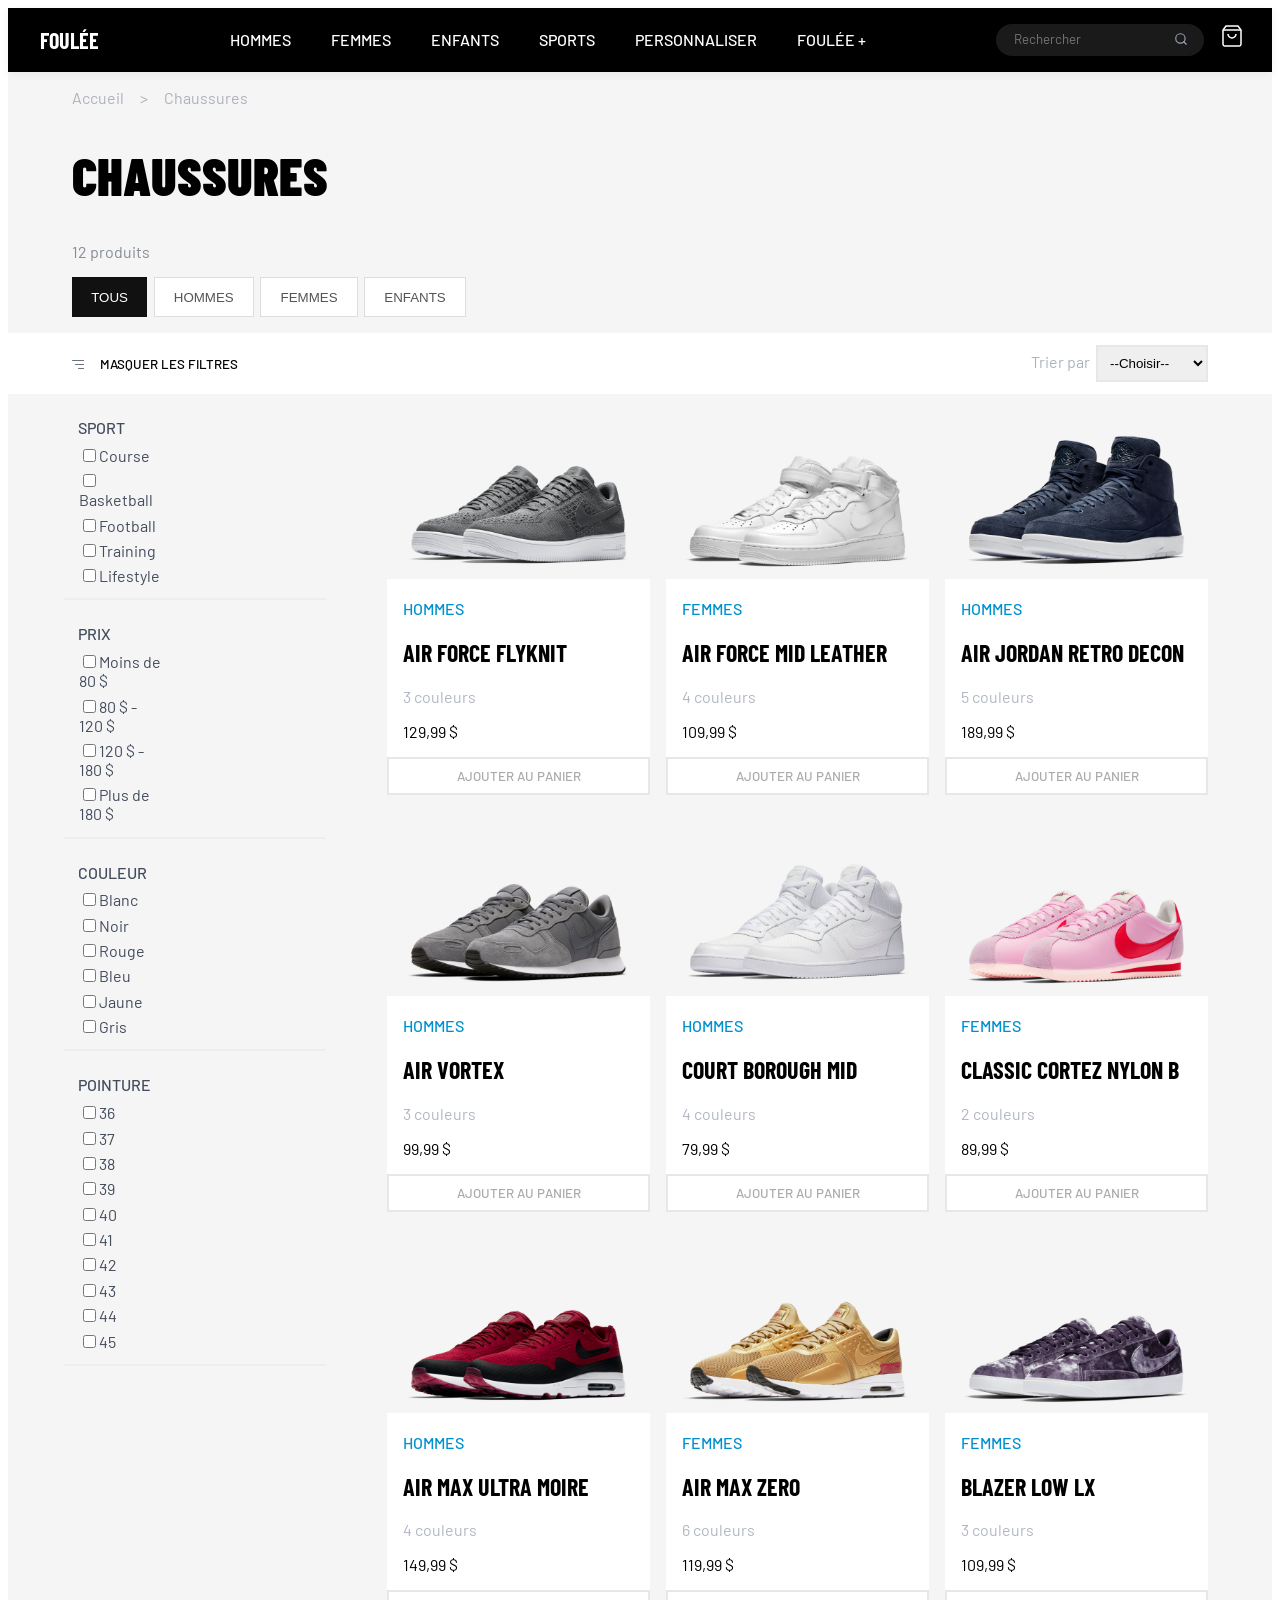
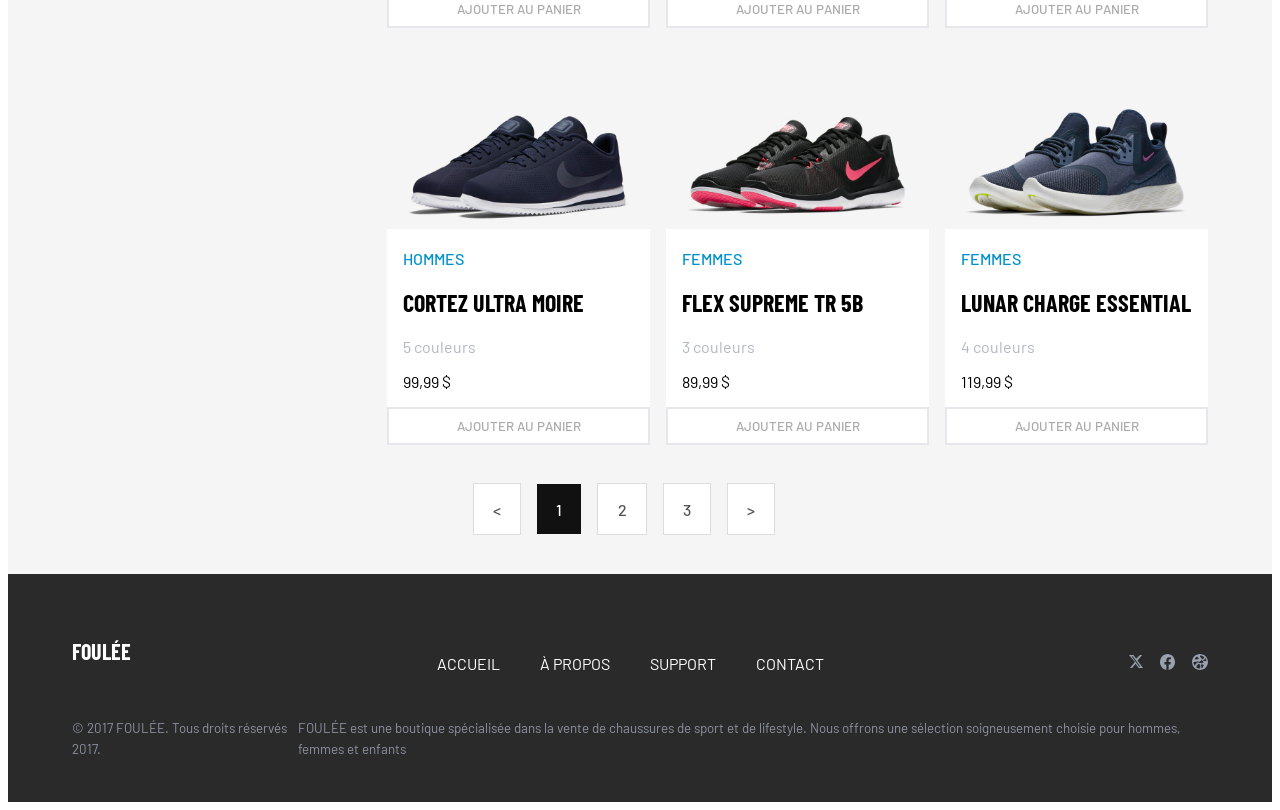
==== index.html @ 00f6f83c "Correction du HTML via HYML validator jai trouve et corrige les erreurs dans mon HTML grace au valid" ====
<!DOCTYPE html>
<html lang="en">
<head>
  <style>
    @import url('https://fonts.googleapis.com/css2?family=Barlow+Condensed:ital,wght@0,100;0,200;0,300;0,400;0,500;0,600;0,700;0,800;0,900;1,100;1,200;1,300;1,400;1,500;1,600;1,700;1,800;1,900&family=Barlow:ital,wght@0,100;0,200;0,300;0,400;0,500;0,600;0,700;0,800;0,900;1,100;1,200;1,300;1,400;1,500;1,600;1,700;1,800;1,900&display=swap');
  </style>
    <meta charset="UTF-8">
    <meta name="viewport" content="width=device-width, initial-scale=1.0">
    <link rel="stylesheet" href="css/components/menu.css" />
    <link rel="stylesheet" href="css/settings/variables.css" />
    <link rel="stylesheet" href="style.css" />
    <script src="js/menu.js" defer></script>
    <title>TP1</title>
</head>
<body>
    <header>
        <nav class="nav-menu" aria-label="Navigation principale">
          <button class="nav-menu__toggle" aria-expanded="false" aria-controls="nav-menu-list" aria-label="Ouvrir le menu de navigation">
            <span class="nav-menu__hamburger-icon" aria-hidden="true"></span>
          <span class="nav-menu__libelle">Menu</span>
        </button>
        <a class="lien-menu" href="#">Foulée</a>
        <!-- Liste des liens de navigation -->
        <ul id="nav-menu-list" class="nav-menu__list">
          <li class="nav-menu__item">
            <a href="#home" class="nav-menu__link">Hommes</a>
          </li>
          <li class="nav-menu__item">
            <a href="#services" class="nav-menu__link">Femmes</a>
          </li>
          <li class="nav-menu__item">
            <a href="#about" class="nav-menu__link">Enfants</a>
          </li>
          <li class="nav-menu__item">
            <a href="#contact" class="nav-menu__link">Sports</a>
          </li>
          <li class="nav-menu__item">
            <a href="#contact" class="nav-menu__link">Personnaliser</a>
          </li>
          <li class="nav-menu__item">
            <a href="#contact" class="nav-menu__link">Foulée +</a>
          </li>
        </ul>
        <section class="header_section-droite">
                <form class="header_recherche-champ">
                    <input class='recherche__champ-texte' type="text" placeholder="Rechercher">
                    <button class="recherche__btn-soumettre" type="submit"><img src='images/Icons/icon-loupe.svg' class='icon-recherche' alt="loupe de recherche"></button>
                </form>
                <a class="nav__lien-panier" href="#"><img class="icon-panier" src="images/Icons/icon-panier.svg" alt="panier"></a>
              </section>
      </nav>
        <ol class="fil-ariane">
          <li class=fil-ariane_item><a href='#' class='fil-ariane_lien'>Accueil</a></li>
          <li class="fil-ariane_item">&gt;</li>
          <li class='fil-ariane_item'><a href='#' class='fil-ariane_lien'>Chaussures</a></li>
        </ol>
        <h1 class="titre-principal">Chaussures</h1>
        <p class="header__nb-produits">12 produits</p>
        <ul class="liste-btn__categorie-produits">
            <li class='liste-btn__item'><button class='btn-noir'>tous</button></li>
            <li class='liste-btn__item'><button class='btn-blanc'>hommes</button></li>
            <li class='liste-btn__item'><button class='btn-blanc'>femmes</button></li>
            <li class='liste-btn__item'><button class='btn-blanc'>enfants</button></li>
        </ul>
        <section class="section-filtres">
            <button class='btn-camouflage'><img class='icon-btn-filtre' src="images/Icons/icon-filtre.svg" alt="icon bouton filtre">Masquer les filtres</button>
            <section class="section-filtre_liste-deroulante">
            <label for="filtre_liste-deroulante">Trier par</label>
            <select name="filtre_liste-deroulante" id="filtre_liste-deroulante">
                <option value="">--Choisir--</option>
                <option value="">Nouveautés</option>
            </select>
            </section>
        </section>
    </header>
    <main>
      <div class="ajustement-main">
        <section class="selction-preferences">
          <form>
            <fieldset class="champ_selection-preferences">
              <legend>Sport</legend>
              <label class="libelle_champ-selection"><input type="checkbox" name="course" value="course">Course</label>
              <label class="libelle_champ-selection"><input type="checkbox" name="basketball" value="basketball">Basketball</label>
              <label class="libelle_champ-selection"><input type="checkbox" name="football" value="football">Football</label>
              <label class="libelle_champ-selection"><input type="checkbox" name="training" value="training">Training</label>
              <label class="libelle_champ-selection"><input type="checkbox" name="lifestyle" value="lifestyle">Lifestyle</label>
            </fieldset>
            <fieldset class="champ_selection-preferences">
              <legend>Prix</legend>
              <label class="libelle_champ-selection"><input type="checkbox" name="moins80" value="moins80">Moins de 80 $</label>
              <label class="libelle_champ-selection"><input type="checkbox" name="80-120" value="80-120">80 $ - 120 $</label>
              <label class="libelle_champ-selection"><input type="checkbox" name="120-180" value="120-180">120 $ - 180 $</label>
              <label class="libelle_champ-selection"><input type="checkbox" name="plus180" value="plus180">Plus de 180 $</label>
            </fieldset>
            <fieldset class="champ_selection-preferences">
              <legend>Couleur</legend>
              <label class="libelle_champ-selection"><input type="checkbox" name="blanc" value="blanc">Blanc</label>
              <label class="libelle_champ-selection"><input type="checkbox" name="noir" value="noir">Noir</label>
              <label class="libelle_champ-selection"><input type="checkbox" name="rouge" value="rouge">Rouge</label>
              <label class="libelle_champ-selection"><input type="checkbox" name="bleu" value="bleu">Bleu</label>
              <label class="libelle_champ-selection"><input type="checkbox" name="jaune" value="jaune">Jaune</label>
              <label class="libelle_champ-selection"><input type="checkbox" name="gris" value="gris">Gris</label>
            </fieldset>
            <fieldset class="champ_selection-preferences">
              <legend>Pointure</legend>
              <label class="libelle_champ-selection"><input type="checkbox" name="36" value="36">36</label>
              <label class="libelle_champ-selection"><input type="checkbox" name="37" value="37">37</label>
              <label class="libelle_champ-selection"><input type="checkbox" name="38" value="38">38</label>
              <label class="libelle_champ-selection"><input type="checkbox" name="39" value="39">39</label>
              <label class="libelle_champ-selection"><input type="checkbox" name="40" value="40">40</label>
              <label class="libelle_champ-selection"><input type="checkbox" name="41" value="41">41</label>
              <label class="libelle_champ-selection"><input type="checkbox" name="42" value="42">42</label>
              <label class="libelle_champ-selection"><input type="checkbox" name="43" value="43">43</label>
              <label class="libelle_champ-selection"><input type="checkbox" name="44" value="44">44</label>
              <label class="libelle_champ-selection"><input type="checkbox" name="45" value="45">45</label>
            </fieldset>
          </form>
        </section>
        <section class="grille-chassure">
          <div class="grille-chaussure__boite-chaussure">
            <div class="coupure-image"><img class="image-boite-chaussure" src="images/Chaussures/men/AirForceFlynit_01.jpg" alt="#"></div>
            <p class="boite-chaussure_genre">Hommes</p>
            <h2 class="sous-titre">Air Force Flyknit</h2>
            <p class="boite-chaussure_couleurs">3 couleurs</p>
            <p class="boite-chaussure_prix">129,99 $</p>
            <button class="boite-chaussure_btn-panier">Ajouter au panier</button>
          </div>
          <div class="grille-chaussure__boite-chaussure">
            <div class="coupure-image"><img class="image-boite-chaussure" src="images/Chaussures/women/AirForceMidLeather_01.jpg" alt="#"></div>
            <p class="boite-chaussure_genre">Femmes</p>
            <h2 class="sous-titre">Air Force Mid Leather</h2>
            <p class="boite-chaussure_couleurs">4 couleurs</p>
            <p class="boite-chaussure_prix">109,99 $</p>
            <button class="boite-chaussure_btn-panier">Ajouter au panier</button>
          </div>
          <div class="grille-chaussure__boite-chaussure">
            <img class="image-boite-chaussure" src="images/Chaussures/men/AirJordanRetroDecon_01.jpg" alt="#">
            <p class="boite-chaussure_genre">Hommes</p>
            <h2 class="sous-titre">Air Jordan Retro Decon</h2>
            <p class="boite-chaussure_couleurs">5 couleurs</p>
            <p class="boite-chaussure_prix">189,99 $</p>
            <button class="boite-chaussure_btn-panier">Ajouter au panier</button>
          </div>
          <div class="grille-chaussure__boite-chaussure">
            <img class="image-boite-chaussure" src="images/Chaussures/men/AirVortex01.jpg" alt="#">
            <p class="boite-chaussure_genre">Hommes</p>
            <h2 class="sous-titre">Air Vortex</h2>
            <p class="boite-chaussure_couleurs">3 couleurs</p>
            <p class="boite-chaussure_prix">99,99 $</p>
            <button class="boite-chaussure_btn-panier">Ajouter au panier</button>
          </div>
          <div class="grille-chaussure__boite-chaussure">
            <img class="image-boite-chaussure" src="images/Chaussures/men/CourtBoroughMid_01.jpg" alt="#">
            <p class="boite-chaussure_genre">Hommes</p>
            <h2 class="sous-titre">Court Borough Mid</h2>
            <p class="boite-chaussure_couleurs">4 couleurs</p>
            <p class="boite-chaussure_prix">79,99 $</p>
            <button class="boite-chaussure_btn-panier">Ajouter au panier</button>
          </div>
          <div class="grille-chaussure__boite-chaussure">
            <img class="image-boite-chaussure" src="images/Chaussures/women/ClassicCortezNylonB_01.jpg" alt="#">
            <p class="boite-chaussure_genre">Femmes</p>
            <h2 class="sous-titre">Classic Cortez Nylon B</h2>
            <p class="boite-chaussure_couleurs">2 couleurs</p>
            <p class="boite-chaussure_prix">89,99 $</p>
            <button class="boite-chaussure_btn-panier">Ajouter au panier</button>
          </div>
          <div class="grille-chaussure__boite-chaussure">
            <img class="image-boite-chaussure" src="images/Chaussures/men/AirMaxUltraMoire_01.jpg" alt="#">
            <p class="boite-chaussure_genre">Hommes</p>
            <h2 class="sous-titre">Air Max Ultra Moire</h2>
            <p class="boite-chaussure_couleurs">4 couleurs</p>
            <p class="boite-chaussure_prix">149,99 $</p>
            <button class="boite-chaussure_btn-panier">Ajouter au panier</button>
          </div>
          <div class="grille-chaussure__boite-chaussure">
            <img class="image-boite-chaussure" src="images/Chaussures/women/AirMaxZero_01.jpg" alt="#">
            <p class="boite-chaussure_genre">Femmes</p>
            <h2 class="sous-titre">Air Max Zero</h2>
            <p class="boite-chaussure_couleurs">6 couleurs</p>
            <p class="boite-chaussure_prix">119,99 $</p>
            <button class="boite-chaussure_btn-panier">Ajouter au panier</button>
          </div>
          <div class="grille-chaussure__boite-chaussure">
            <img class="image-boite-chaussure" src="images/Chaussures/women/BlazerLowLX_01.jpg" alt="#">
            <p class="boite-chaussure_genre">Femmes</p>
            <h2 class="sous-titre">Blazer Low Lx</h2>
            <p class="boite-chaussure_couleurs">3 couleurs</p>
            <p class="boite-chaussure_prix">109,99 $</p>
            <button class="boite-chaussure_btn-panier">Ajouter au panier</button>
          </div>
          <div class="grille-chaussure__boite-chaussure">
            <img class="image-boite-chaussure" src="images/Chaussures/men/CortezUltraMoire_01.jpg" alt="#">
            <p class="boite-chaussure_genre">Hommes</p>
            <h2 class="sous-titre">Cortez Ultra Moire</h2>
            <p class="boite-chaussure_couleurs">5 couleurs</p>
            <p class="boite-chaussure_prix">99,99 $</p>
            <button class="boite-chaussure_btn-panier">Ajouter au panier</button>
          </div>
          <div class="grille-chaussure__boite-chaussure">
            <img class="image-boite-chaussure" src="images/Chaussures/women/FlexSupremeTR5b_01.jpg" alt="#">
            <p class="boite-chaussure_genre">Femmes</p>
            <h2 class="sous-titre">Flex Supreme Tr 5b</h2>
            <p class="boite-chaussure_couleurs">3 couleurs</p>
            <p class="boite-chaussure_prix">89,99 $</p>
            <button class="boite-chaussure_btn-panier">Ajouter au panier</button>
          </div>
          <div class="grille-chaussure__boite-chaussure">
            <img class="image-boite-chaussure" src="images/Chaussures/women/LunarChargeEssential_01.jpg" alt="#">
            <p class="boite-chaussure_genre">Femmes</p>
            <h2 class="sous-titre">Lunar Charge Essential</h2>
            <p class="boite-chaussure_couleurs">4 couleurs</p>
            <p class="boite-chaussure_prix">119,99 $</p>
            <button class="boite-chaussure_btn-panier">Ajouter au panier</button>
          </div>
        </section>
        </div>
          <ol class="liste_page-suivante">
          <li class='liste_page-suivante_item'><a href="#" class="btn-blanc">&lt;</a></li>
          <li class='liste_page-suivante_item'><a href="#" class="btn-noir">1</a></li>
          <li class='liste_page-suivante_item'><a href="#" class="btn-blanc">2</a></li>
          <li class='liste_page-suivante_item'><a href="#" class="btn-blanc">3</a></li>
          <li class='liste_page-suivante_item'><a href="#" class="btn-blanc">&gt;</a></li>
          </ol>
    </main>
    <footer>
      <section class="section_footer-haut">
      <a class="lien-menu" href="#">Foulée</a>
      <ul id="footer-nav-menu-list" class="footer-nav-menu__list-footer">
          <li class="footer-nav-menu__item">
            <a href="#home" class="footer-nav-menu__link">Accueil</a>
          </li>
          <li class="footer-nav-menu__item">
            <a href="#services" class="footer-nav-menu__link">À propos</a>
          </li>
          <li class="footer-nav-menu__item">
            <a href="#about" class="footer-nav-menu__link">Support</a>
          </li>
          <li class="footer-nav-menu__item">
            <a href="#contact" class="footer-nav-menu__link">Contact</a>
          </li>
        </ul>
        <ul class="footer_liste-medias">
          <li class="footer_liste-medias-item"><a class='footer_liste-medias-lien' href="#"><img src="images/Icons/icon-x.svg" alt="twitter"></a></li>
          <li class="footer_liste-medias-item"><a class='footer_liste-medias-lien' href="#"><img src="images/Icons/icon-Facebook.svg" alt="facebook"></a></li>
          <li class="footer_liste-medias-item"><a class='footer_liste-medias-lien' href="#"><img src="images/Icons/icon-Dribble.svg" alt="dribble"></a></li>
        </ul>
        </section>
        <section class="section_footer-small">
        <small class="footer-copyrights">&copy; 2017 FOULÉE. Tous droits réservés 2017.</small>
        <small class="footer_texte-description">FOULÉE est une boutique spécialisée dans la vente de chaussures de sport et de lifestyle. Nous offrons une sélection soigneusement choisie pour hommes, femmes et enfants</small>
        </section>
      </footer>
</body>
</html>
---- css/components/menu.css ----
/* MENU RÉACTIF ACCESSIBLE - BEM et ARIA */

@layer components {
  /* 1. ARCHITECTURE DESKTOP */
  .nav-menu {
    --nav-bg: #000;
    --nav-text: #FFF;
    --nav-accent: #fff;
    --nav-focus-ring: #ffbf00;

    display: flex;
    justify-content: space-between;
    align-items: center;
    background-color: var(--nav-bg);
    padding: 1rem 2rem;
    box-shadow: 0 2px 10px rgba(0, 0, 0, 0.05);

    .nav-menu__list {
      display: flex;
      gap: 2rem;
      list-style: none;
      margin: 0;
      padding: 0;
    }

    .recherche__champ-texte {
      display: block;
        background-color: #1A1A1A;
        color: #606875;
        height: 1.8rem;
        border-radius: 2rem;
        border: none;
        width: 9.5rem;
      }

      .header_recherche-champ {
        display: block;
        display: flex;
        background-color: #1A1A1A;
        color: #606875;
        padding-left: 1rem;
        height: 2rem;
        border-radius: 2rem;
        border: none;
        width: 192px;
      }

      .recherche__btn-soumettre {
        display: block;
        border-radius: 2rem;
        background-color: #1A1A1A;
        border: none;
        margin-right:1rem;
      }

      .icon-panier {
        width: 120%;
      }

      .header_section-droite {
        display: flex;
        gap: 1rem;
      }

    .nav-menu__link {
      color: var(--nav-text);
      font-family: "Barlow", sans-serif;
      text-transform: uppercase;
      text-decoration: none;
      font-weight: 500;
      padding: 0.5rem 0.25rem;
      border-bottom: 2px solid transparent;
      transition:
        color 0.25s ease,
        border-color 0.25s ease;

      &:hover {
        color: var(--nav-accent);
        border-color: var(--nav-accent);
      }

      /* WCAG Accessibilité : Indicateur de focus clavier personnalisé et très visible */
      &:focus-visible {
        outline: 3px solid var(--nav-focus-ring);
        outline-offset: 2px;
        color: var(--nav-accent);
      }
    }

    /* Le bouton de contrôle (Masqué sur grand écran) */
    .nav-menu__toggle {
      display: none;
      background: none;
      border: 2px solid transparent;
      border-radius: 6px;
      cursor: pointer;
      padding: 0.6rem 1rem;
      align-items: center;
      gap: 0.75rem;
      color: var(--nav-text);
      font-weight: 600;
      font-size: 1rem;
      transition:
        background-color 0.2s ease,
        border-color 0.2s ease;

      &:hover {
        background-color: rgba(2, 2, 99, 0.05);
      }

      &:focus-visible {
        outline: none;
        border-color: var(--nav-text);
        box-shadow: 0 0 0 3px var(--nav-focus-ring);
      }
    }

    /* L'icône Hamburger (Structure de base à 3 lignes) */
    .nav-menu__hamburger-icon {
      display: block;
      position: relative;
      width: 20px;
      height: 2px;
      background-color: currentColor;
      transition: background-color 0.2s ease;

      &::before,
      &::after {
        content: "";
        position: absolute;
        left: 0;
        width: 100%;
        height: 2px;
        background-color: currentColor;
        transition:
          transform 0.25s cubic-bezier(0.4, 0, 0.2, 1),
          top 0.25s ease;
      }

      &::before {
        top: -6px;
      }
      &::after {
        top: 6px;
      }
    }
  }

  /* 2. LE MODIFICATEUR DE L'ICÔNE (TRANSFORMATION EN X) */
  /* Déclenché dès que la classe --open est appliquée sur le bouton parent par le JS */
  .nav-menu__toggle--open {
    .nav-menu__hamburger-icon {
      background-color: transparent !important; /* Disparition de la ligne centrale */

      &::before {
        top: 0 !important;
        transform: rotate(45deg) !important; /* Rotation de la ligne du haut */
      }

      &::after {
        top: 0 !important;
        transform: rotate(-45deg) !important; /* Rotation de la ligne du bas */
      }
    }
  }

  /* 3. CONFIGURATION RESPONSIVE ET MOBILE */
  @media (width < 768px) {
    .nav-menu {
      position: relative;

      .nav-menu__toggle {
        display: inline-flex; /* Devient visible sur écran mobile */
        z-index: 100;
      }

      /* Menu déroulant sur mobile */
      .nav-menu__list {
        display: flex;
        flex-direction: column;
        gap: 0;
        position: absolute;
        top: 100%;
        left: 0;
        right: 0;
        background-color: var(--nav-bg);
        border-top: 1px solid rgba(0, 0, 0, 0.08);
        box-shadow: 0 10px 25px rgba(0, 0, 0, 0.1);
        padding: 1rem 0;

        /* WCAG Accessibilité : Masqué totalement aux liseuses d'écran et claviers par défaut */
        opacity: 0;
        visibility: hidden;
        transform: translateY(-15px);
        transition:
          opacity 0.25s ease,
          transform 0.25s ease,
          visibility 0.25s;
      }

      .nav-menu__item {
        width: 100%;
      }

      .nav-menu__link {
        display: block;
        padding: 1rem 2rem;
        border-bottom: none;
        border-left: 4px solid transparent;
        
        &:hover,
        &:focus-visible {
          background-color: rgba(0, 102, 204, 0.05);
          border-left-color: var(--nav-accent);
        }
      }

      /* OUVERTURE DU MENU : Changement d'état piloté par l'attribut ARIA */
      .nav-menu__toggle[aria-expanded="true"] ~ .nav-menu__list {
        opacity: 1;
        visibility: visible;
        transform: translateY(0);
      }
    }
  }
}
---- css/settings/variables.css ----
/* VARIABLES */
@charset "UTF-8";
@import url('https://fonts.googleapis.com/css2?family=Barlow+Condensed:ital,wght@0,100;0,200;0,300;0,400;0,500;0,600;0,700;0,800;0,900;1,100;1,200;1,300;1,400;1,500;1,600;1,700;1,800;1,900&family=Barlow:ital,wght@0,100;0,200;0,300;0,400;0,500;0,600;0,700;0,800;0,900;1,100;1,200;1,300;1,400;1,500;1,600;1,700;1,800;1,900&display=swap');

:root {

/* ---------- couleurs de fond ---------- */
--couleur-primaire: #F5F5F5;
--couleur-secondaire: #fff;
--couleur-tertiaire: #000;

/* ---------- boutons ---------- */

/*noir*/
--btn-noir-initial: #111111;
--btn-noir-survol: #707070;
--btn-noir-enfonce: #cdcdcd;
--btn-noir-focus: #707070;
--btn-noir-desactive : #2e2e2e;

--btn-noir-typo-initial: #fff;
--btn-noir-typo-survol: #fff;
--btn-noir-typo-enfonce: #111111;
--btn-noir-typo-focus: #fff;
--btn-noir-typo-desctive: #555555;

--btn-noir-bordure-focus: #00a2ff;

/*blanc*/
--btn-blanc-initial: #fff;
--btn-blanc-survol: #fff;
--btn-blanc-enfonce: #cdcdcd;
--btn-blanc-focus: #fff;
--btn-blanc-desactive: #fff;

--btn-blanc-typo-initial: #555555;
--btn-blanc-typo-survol: #555555;
--btn-blanc-typo-enfonce: #111111;
--btn-blanc-typo-focus: #555555;
--btn-blanc-typo-desactive: #dddddd;

--btn-blanc-bordure-initial: #dddddd;
--btn-blanc-bordure-survol: #000;
--btn-blanc-bordure-focus: #00a2ff;

/* ---------- typo ---------- */
/*header*/
--typo-nav: "Barlow", sans-serif;
--typo-titre: "Barlow Condensed", sans-serif;
--typo-lien-menu: barlow-condensed-bold-22px;
--typo-barre-recherche: "Barlow", sans-serif;
--typo-fil-ariane: "Barlow", sans-serif;
--typo-btn-categorie: "Barlow", sans-serif;
--typo-btn-masquer-filtres: "Barlow", sans-serif;
--typo-label-filtre: "Barlow", sans-serif;
--typo-liste-deroulante: "Barlow", sans-serif;

/*main*/
--typo-texte: "Barlow", sans-serif;
--typo-legende: "Barlow", sans-serif;
--typo-label: "Barlow", sans-serif;
--typo-nouveaute: Barlow-semibold-10px;
--typo-sexe: "Barlow", sans-serif;
--typo-sous-titre: "Barlow Condensed", sans-serif;
--typo-couleurs: "Barlow", sans-serif;
--typo-prix: "Barlow", sans-serif;
--typo-btn-ajout-panier: "Barlow", sans-serif;
--typo-lien-page-suivante: "Barlow", sans-serif;

/*footer*/
--typo-lien-menu: "Barlow Condensed", sans-serif;
--typo-small: "Barlow", sans-serif;
}

.lien-menu {
  font-family: var(--typo-lien-menu);
  font-weight: 700;
  font-size: 1.375rem;
  letter-spacing: 9%;
  text-transform: uppercase;
  color: var(--couleur-secondaire);
  text-decoration: none;
}

.recherche__champ-texte {
   font-family: var(--typo-barre-recherche);
}

.fil-ariane {
  font-family: var(--typo-fil-ariane);
  display: flex;
  gap: 1rem;
  list-style: none;
  color: #ADB1BC;
  padding-left: 4rem;
}

.fil-ariane_lien {
  text-decoration: none;
  color: #ADB1BC;
}

.titre-principal {
  font-family: var(--typo-titre);
  font-weight: 900;
  text-transform: uppercase;
  font-size: 3.3125rem;
  padding-left: 4rem;
}

.header__nb-produits {
  font-family: var(--typo-texte);
  color: #858B97;
  padding-left: 4rem;
}

.liste-btn__item {
  font-family: var(--typo-btn-categorie);
}

/* boutons ------------- */
/*noir*/
.btn-noir {
  background-color: var(--btn-noir-initial);
  color: var(--btn-noir-typo-initial);
  font-weight: 500;
  border: none;
  height: 40px;
  padding-left: 1.2rem;
  padding-right: 1.2rem;
  text-transform: uppercase;
  letter-spacing: 6%;
}

.btn-noir:hover {
  background-color: var(--btn-noir-survol);
  color: var(--btn-noir-typo-survol);
}

.btn-noir:active {
  background-color: var(--btn-noir-enfonce);
  color: var(--btn-noir-typo-enfonce);
}

.btn-noir:focus-visible {
  background-color: var(--btn-noir-focus);
  color: var(--btn-noir-typo-focus);
  outline: 2px solid var(--btn-noir-bordure-focus);
}

/*blancs*/
.btn-blanc {
  background-color: var(--btn-blanc-initial);
  color: var(--btn-blanc-typo-initial);
  border: 1px solid var(--btn-blanc-bordure-initial);
  height: 40px;
  padding-left: 1.2rem;
  padding-right: 1.2rem;
  text-transform: uppercase;
  font-weight: 500;
  letter-spacing: 6%;
}

.btn-blanc:hover {
  background-color: var(--btn-blanc-survol);
  color: var(--btn-blanc-typo-survol);
  border-color: var(--btn-blanc-bordure-survol);
}

.btn-blanc:active {
  background-color: var(--btn-blanc-enfonce);
  color: var(--btn-blanc-typo-enfonce);
}

.btn-blanc:focus-visible {
  background-color: var(--btn-blanc-focus);
  color: var(--btn-blanc-typo-focus);
  border-color: var(--btn-blanc-bordure-focus);
  outline: 2px solid var(--btn-blanc-bordure-focus);
}

/*--------------------------------*/
.boite-chaussure_btn-panier {
  text-transform: uppercase;
  font-family: var(--typo-btn-masquer-filtres);
  background-color: var(--btn-blanc-initial);
  color: #AAAAAA;
  border: 1px solid var(--btn-blanc-bordure-initial);
  letter-spacing: 10%;
  font-weight: 500;
}

.boite-chaussure_btn-panier:hover {
  background-color: var(--btn-blanc-survol);
  color: var(--btn-blanc-typo-survol);
  border-color: var(--btn-blanc-bordure-survol);
}

.boite-chaussure_btn-panier:active {
  background-color: var(--btn-blanc-enfonce);
  color: var(--btn-blanc-typo-enfonce);
}

.boite-chaussure_btn-panier:focus-visible {
  background-color: var(--btn-blanc-focus);
  color: var(--btn-blanc-typo-focus);
  border-color: var(--btn-blanc-bordure-focus);
  outline: 2px solid var(--btn-blanc-bordure-focus);
}

.boite-chaussure_genre {
  font-family: var(--typo-sexe);
  color: #0090CF;
  text-transform: uppercase;
  letter-spacing: 9%;
  font-weight: 500;
  padding-left: 1rem;
}

.sous-titre {
  font-family: var(--typo-sous-titre);
  text-transform: uppercase;
  font-weight: bold;
  padding-left: 1rem;
}

.boite-chaussure_couleurs {
  font-family: var(--typo-couleurs);
  color: #B1B7C3;
  padding-left: 1rem;
}

.boite-chaussure_prix {
  font-family: var(--typo-prix);
  padding-left: 1rem;
}

legend {
  font-family: var(--typo-legende);
  color: #434C5D;
  letter-spacing: 4%;
  text-transform: uppercase;
  font-weight: 500;
}

.libelle_champ-selection {
  font-family: var(--typo-label);
  color: #434C5D;
  padding: 0.2rem;
}

small {
  font-family: var(--typo-small);
  line-height: 159%;
}
---- style.css ----
/* STYLE */
@charset "UTF-8";

/* 1. Déclaration de l'ordre de priorité des couches
(du moins prioritaire au plus prioritaire) */
@layer settings, base, layout, components;

/* 2. Importation des fichiers physiques dans les couches virtuelles */

/* Dossier : css/settings/ */
@import url("css/settings/variables.css") layer(settings);

/* Dossier : css/base/ */
@import url("css/base/normalize.css") layer(base);
/* @import url("css/base/typography.css") layer(base); */

/* Dossier : css/layout/ */
/* @import url("css/layout/grid.css") layer(layout); */

/* Dossier : css/components/ */
@import url("css/components/menu.css") layer(components);
/* @import url("css/components/accordeon.css") layer(components); */
/* @import url("css/components/modale.css") layer(components); */

.liste-btn__categorie-produits {
    list-style: none;
    display: flex;
    gap: 0.4rem;
    padding-left: 4rem;
}

header {
    background-color: var(--couleur-primaire);
}

.section-filtres {
    background-color: var(--couleur-secondaire);
    padding-top: 0.75rem;
    padding-bottom: 0.75rem;
    display: flex;
    justify-content: space-between;
}

.btn-camouflage {
    background-color: var(--couleur-secondaire);
    border: none;
    font-family: var(--typo-btn-masquer-filtres);
    text-transform: uppercase;
    letter-spacing: 6%;
    font-weight: 500;
    padding-left: 4rem;
}

.icon-btn-filtre {
    padding-right: 1rem;
}

.section-filtre_liste-deroulante {
    font-family: var(--typo-label-filtre);
    color: #ACB2BE;
}

select {
    padding: 0.5rem;
    margin-left: 0.2rem;
    border: #E6E7EB 2px solid;
}

.grille-chassure {
    display: flex;
    flex-wrap: wrap;
    gap: 1rem;
    justify-content: right;
    background-color: var(--couleur-primaire);
    width: 100%;
}

.grille-chaussure__boite-chaussure img {
    width: 263px;
    height: 185px;
    object-fit: cover; /* sert a crop l'image, va decouper le reste */
    object-position: center;
}

.grille-chaussure__boite-chaussure {
    background-color: var(--couleur-secondaire);
}

.ajustement-main {
    display: flex;
}

.boite-chaussure_btn-panier {
    width: 100%;
    background-color: var(--couleur-secondaire);
    height: 38px;
    border: 2px solid #E6E7EB;
    font-family: var(--typo-btn-categorie);
}

.champ_selection-preferences {
    display: flex;
    flex-direction: column;
    width: 30%;
    padding-right: 10rem;
    border-left: none;
    border-top: none;
    border-right: none;
    border-bottom: solid 2px #EDEEF0;
    margin: 1.5rem;
}

.selction-preferences {
    background-color: var(--couleur-primaire);
}

.liste_page-suivante {
    display: flex;
    justify-content: center;
    gap: 1rem;
    list-style: none;
    height: 129px;
    align-items: center; /* centrer verticalement */
    background-color: var(--couleur-primaire);
    margin: 0;
    padding: 0;
}

.liste_page-suivante a {
    padding-bottom: 15.5px;
    padding-top: 15.5px;
    font-family: var(--typo-lien-page-suivante);
    text-decoration: none;
}

footer {
    background-color: #2A2A2A;
    height: 100px;
    padding: 4rem;
}

.section_footer-haut {
    display: flex;
    justify-content: space-between;
}

.section_footer-small {
    display: flex;
    justify-content: space-between;
    color: #8B919F;
    height: 70%;
    align-items: end;
}

.footer-nav-menu__list-footer {
    text-transform: uppercase;
    display: flex;
    gap: 40px;
    list-style: none;
    color: var(--couleur-secondaire);
    text-decoration: none;
}

.footer-nav-menu__list-footer a {
    list-style: none;
    color: var(--couleur-secondaire);
    text-decoration: none;
    font-family: var(--typo-nav);
}

.footer_liste-medias {
    display: flex;
    list-style: none;
    gap: 17px;
}

.section-filtre_liste-deroulante {
    padding-right: 4rem;
}

/* ajustements */
main {
    background-color: var(--couleur-primaire);
    padding-right: 4rem;
    padding-left: 2rem;
}

/* version Mobile */
@media (width < 768px) {
    main {
    background-color: var(--couleur-primaire);
    padding-right: 2rem;
    padding-left: 1rem;
}
.section-filtre_liste-deroulante {
    padding-right: 2rem;
}

.liste-btn__categorie-produits {
    padding-left: 2rem;
}

.titre-principal {
  padding-left: 2rem;
}

footer {
    padding: 2rem;
}

.btn-camouflage {
    padding-left: 2rem;
}

.fil-ariane {
  padding-left: 2rem;
}

.header__nb-produits {
  padding-left: 2rem;
}

.champ_selection-preferences {
    display: flex;
    flex-direction: column;
    width: 30%;
    margin: 0.5rem;
}

.ajustement-main {
    flex-direction: column;
}

.grille-chassure {
    justify-content: center;
}

.champ_selection-preferences {
    width: 100%;
}

.liste-btn__categorie-produits {
    flex-wrap: wrap;
}

.section-filtres {
    flex-direction: column;
    align-items: center;
}


}
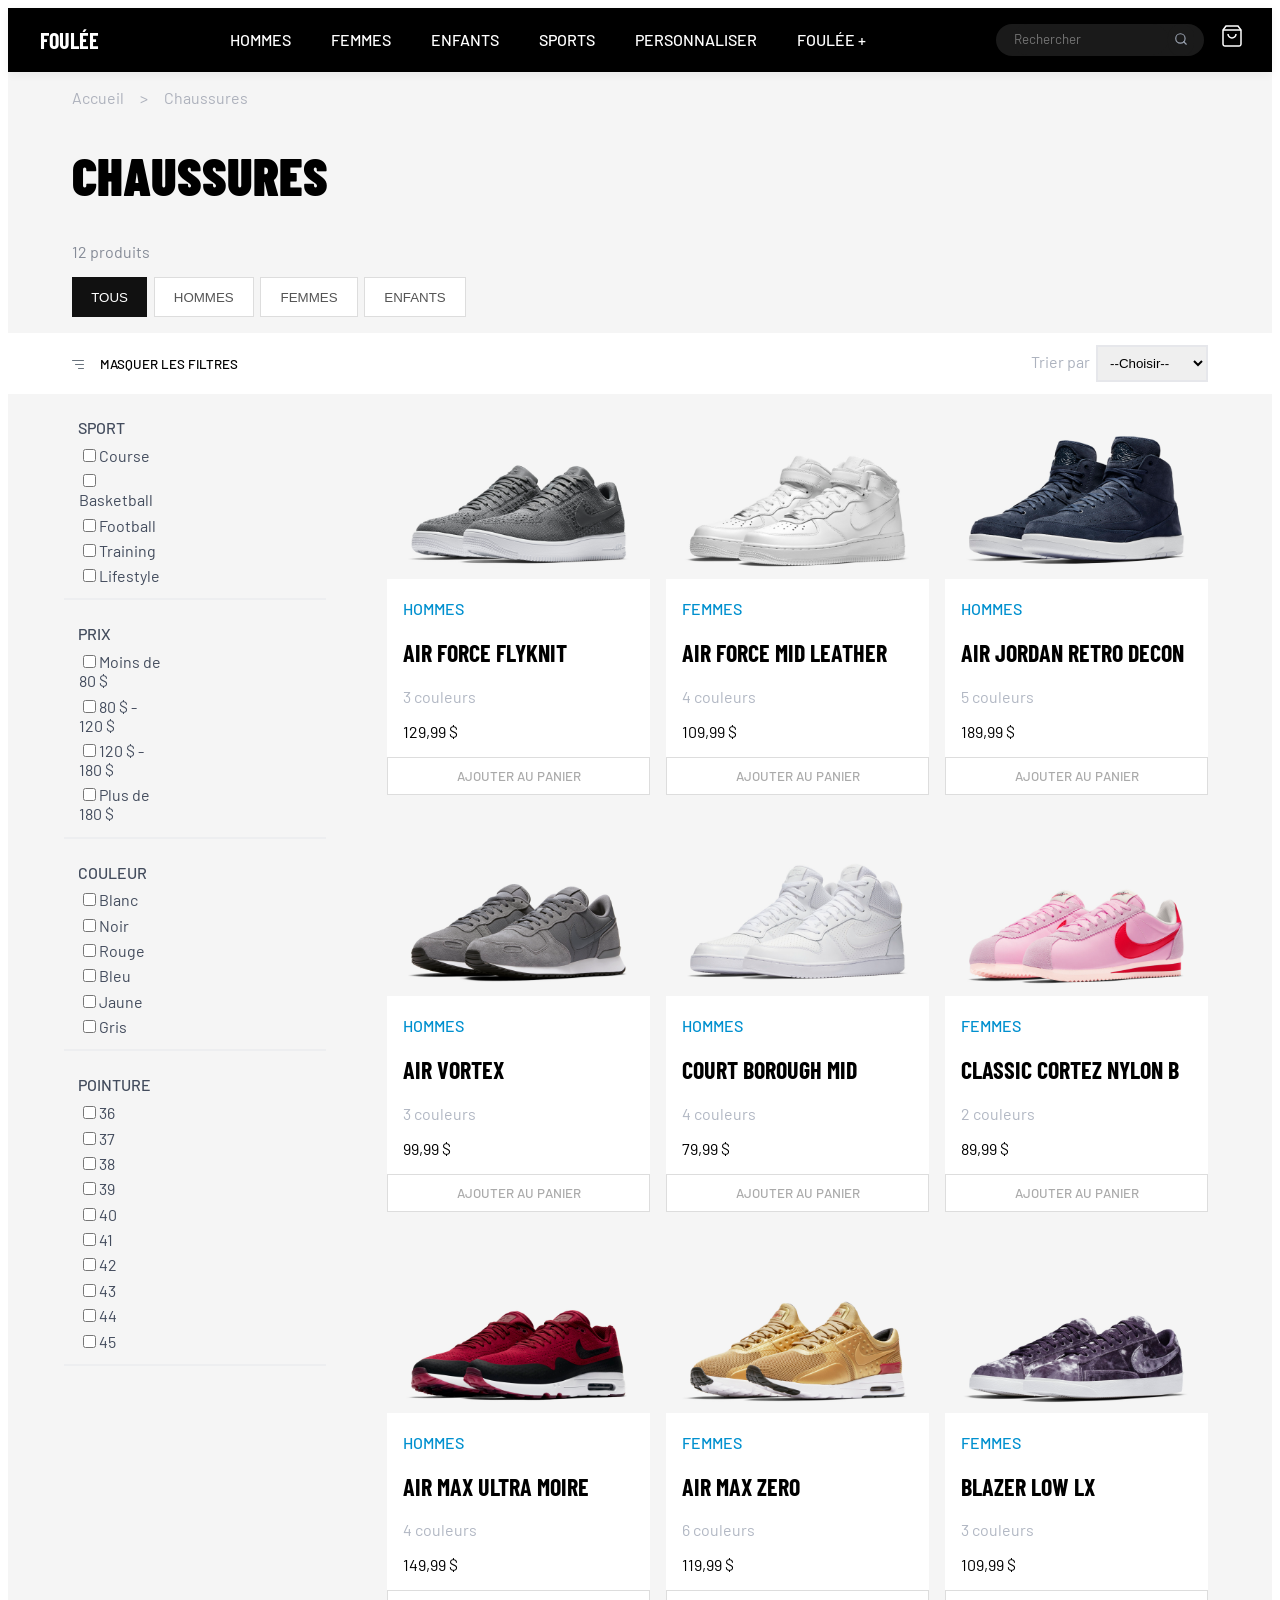
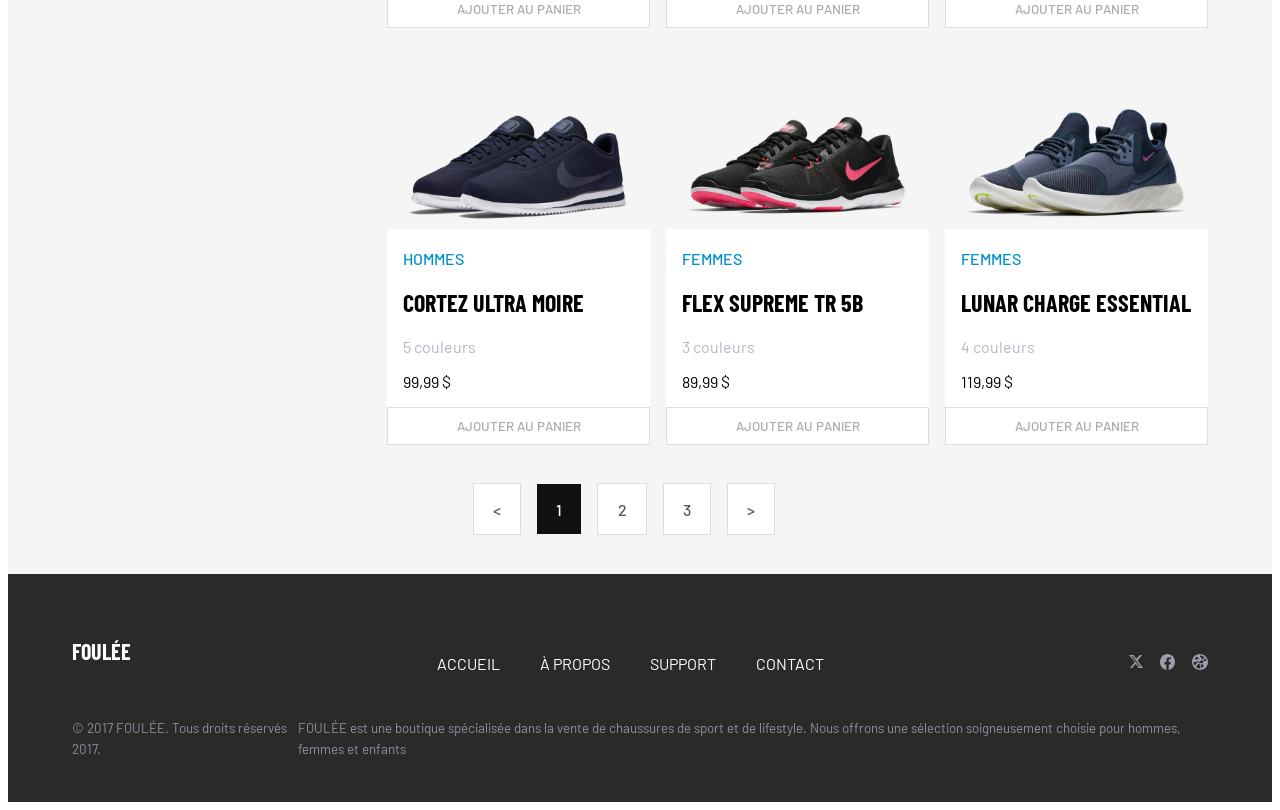
==== commit c6a01478: "ajout de l'interactivite du bouton 'masquer filtres' en javascript" ====
--- a/index.html
+++ b/index.html
@@ -1,5 +1,5 @@
 <!DOCTYPE html>
-<html lang="en">
+<html lang="fr">
 <head>
   <style>
     @import url('https://fonts.googleapis.com/css2?family=Barlow+Condensed:ital,wght@0,100;0,200;0,300;0,400;0,500;0,600;0,700;0,800;0,900;1,100;1,200;1,300;1,400;1,500;1,600;1,700;1,800;1,900&family=Barlow:ital,wght@0,100;0,200;0,300;0,400;0,500;0,600;0,700;0,800;0,900;1,100;1,200;1,300;1,400;1,500;1,600;1,700;1,800;1,900&display=swap');
@@ -10,6 +10,7 @@
     <link rel="stylesheet" href="css/settings/variables.css" />
     <link rel="stylesheet" href="style.css" />
     <script src="js/menu.js" defer></script>
+    <script src="js/btn-filtre.js" defer></script>
     <title>TP1</title>
 </head>
 <body>
@@ -23,30 +24,31 @@
         <!-- Liste des liens de navigation -->
         <ul id="nav-menu-list" class="nav-menu__list">
           <li class="nav-menu__item">
-            <a href="#home" class="nav-menu__link">Hommes</a>
-          </li>
-          <li class="nav-menu__item">
-            <a href="#services" class="nav-menu__link">Femmes</a>
-          </li>
-          <li class="nav-menu__item">
-            <a href="#about" class="nav-menu__link">Enfants</a>
-          </li>
-          <li class="nav-menu__item">
-            <a href="#contact" class="nav-menu__link">Sports</a>
-          </li>
-          <li class="nav-menu__item">
-            <a href="#contact" class="nav-menu__link">Personnaliser</a>
-          </li>
-          <li class="nav-menu__item">
-            <a href="#contact" class="nav-menu__link">Foulée +</a>
+            <a href="#hommes" class="nav-menu__link">Hommes</a>
+          </li>
+          <li class="nav-menu__item">
+            <a href="#femmes" class="nav-menu__link">Femmes</a>
+          </li>
+          <li class="nav-menu__item">
+            <a href="#enfants" class="nav-menu__link">Enfants</a>
+          </li>
+          <li class="nav-menu__item">
+            <a href="#sports" class="nav-menu__link">Sports</a>
+          </li>
+          <li class="nav-menu__item">
+            <a href="#personnaliser" class="nav-menu__link">Personnaliser</a>
+          </li>
+          <li class="nav-menu__item">
+            <a href="#fouleeplus" class="nav-menu__link">Foulée +</a>
           </li>
         </ul>
         <section class="header_section-droite">
                 <form class="header_recherche-champ">
+                  <label for="recherche" class="sr-only">Rechercher</label>
                     <input class='recherche__champ-texte' type="text" placeholder="Rechercher">
-                    <button class="recherche__btn-soumettre" type="submit"><img src='images/Icons/icon-loupe.svg' class='icon-recherche' alt="loupe de recherche"></button>
+                    <button class="recherche__btn-soumettre" type="submit"><img src='images/Icons/icon-loupe.svg' class='icon-recherche' alt="loupe de recherche" aria-hidden="true"><span class="sr-only">Rechercher</span></button>
                 </form>
-                <a class="nav__lien-panier" href="#"><img class="icon-panier" src="images/Icons/icon-panier.svg" alt="panier"></a>
+                <a class="nav__lien-panier" href="#"><img class="icon-panier" src="images/Icons/icon-panier.svg" alt="panier" aria-hidden="true"><span class="sr-only">Voir le panier</span></a>
               </section>
       </nav>
         <ol class="fil-ariane">
@@ -63,7 +65,7 @@
             <li class='liste-btn__item'><button class='btn-blanc'>enfants</button></li>
         </ul>
         <section class="section-filtres">
-            <button class='btn-camouflage'><img class='icon-btn-filtre' src="images/Icons/icon-filtre.svg" alt="icon bouton filtre">Masquer les filtres</button>
+            <button class='btn-camouflage' aria-expanded="true" aria-controls="filter-form"><img class='icon-btn-filtre' src="images/Icons/icon-filtre.svg" alt="icon bouton filtre" aria-hidden="true">Masquer les filtres</button>
             <section class="section-filtre_liste-deroulante">
             <label for="filtre_liste-deroulante">Trier par</label>
             <select name="filtre_liste-deroulante" id="filtre_liste-deroulante">
@@ -75,8 +77,7 @@
     </header>
     <main>
       <div class="ajustement-main">
-        <section class="selction-preferences">
-          <form>
+          <form class="selction-preferences">
             <fieldset class="champ_selection-preferences">
               <legend>Sport</legend>
               <label class="libelle_champ-selection"><input type="checkbox" name="course" value="course">Course</label>
@@ -115,106 +116,106 @@
               <label class="libelle_champ-selection"><input type="checkbox" name="45" value="45">45</label>
             </fieldset>
           </form>
-        </section>
-        <section class="grille-chassure">
-          <div class="grille-chaussure__boite-chaussure">
-            <div class="coupure-image"><img class="image-boite-chaussure" src="images/Chaussures/men/AirForceFlynit_01.jpg" alt="#"></div>
+        <section class="grille-chassure" aria-label="Grille de chaussures">
+          <div class="grille-chaussure__boite-chaussure">
+            <div class="coupure-image"><img class="image-boite-chaussure" src="images/Chaussures/men/AirForceFlynit_01.jpg" alt="souliers Air Force Flyknit"></div>
             <p class="boite-chaussure_genre">Hommes</p>
             <h2 class="sous-titre">Air Force Flyknit</h2>
             <p class="boite-chaussure_couleurs">3 couleurs</p>
             <p class="boite-chaussure_prix">129,99 $</p>
-            <button class="boite-chaussure_btn-panier">Ajouter au panier</button>
-          </div>
-          <div class="grille-chaussure__boite-chaussure">
-            <div class="coupure-image"><img class="image-boite-chaussure" src="images/Chaussures/women/AirForceMidLeather_01.jpg" alt="#"></div>
+            <button class="boite-chaussure_btn-panier">Ajouter au panier<span class="sr-only">Air Force Flyknit</span></button>
+          </div>
+          <div class="grille-chaussure__boite-chaussure">
+            <img class="image-boite-chaussure" src="images/Chaussures/women/AirForceMidLeather_01.jpg" alt="souliers Air Force Mid Leather">
             <p class="boite-chaussure_genre">Femmes</p>
             <h2 class="sous-titre">Air Force Mid Leather</h2>
             <p class="boite-chaussure_couleurs">4 couleurs</p>
             <p class="boite-chaussure_prix">109,99 $</p>
-            <button class="boite-chaussure_btn-panier">Ajouter au panier</button>
-          </div>
-          <div class="grille-chaussure__boite-chaussure">
-            <img class="image-boite-chaussure" src="images/Chaussures/men/AirJordanRetroDecon_01.jpg" alt="#">
+            <button class="boite-chaussure_btn-panier">Ajouter au panier<span class="sr-only">Air Force Mid Leather</span></button>
+          </div>
+          <div class="grille-chaussure__boite-chaussure">
+            <img class="image-boite-chaussure" src="images/Chaussures/men/AirJordanRetroDecon_01.jpg" alt="souliers Air Jordan Retro Decon">
             <p class="boite-chaussure_genre">Hommes</p>
             <h2 class="sous-titre">Air Jordan Retro Decon</h2>
             <p class="boite-chaussure_couleurs">5 couleurs</p>
             <p class="boite-chaussure_prix">189,99 $</p>
-            <button class="boite-chaussure_btn-panier">Ajouter au panier</button>
-          </div>
-          <div class="grille-chaussure__boite-chaussure">
-            <img class="image-boite-chaussure" src="images/Chaussures/men/AirVortex01.jpg" alt="#">
+            <button class="boite-chaussure_btn-panier">Ajouter au panier<span class="sr-only">Air Jordan Retro Decon</span></button>
+          </div>
+          <div class="grille-chaussure__boite-chaussure">
+            <img class="image-boite-chaussure" src="images/Chaussures/men/AirVortex01.jpg" alt="souliers Air Vortex">
             <p class="boite-chaussure_genre">Hommes</p>
             <h2 class="sous-titre">Air Vortex</h2>
             <p class="boite-chaussure_couleurs">3 couleurs</p>
             <p class="boite-chaussure_prix">99,99 $</p>
-            <button class="boite-chaussure_btn-panier">Ajouter au panier</button>
-          </div>
-          <div class="grille-chaussure__boite-chaussure">
-            <img class="image-boite-chaussure" src="images/Chaussures/men/CourtBoroughMid_01.jpg" alt="#">
+            <button class="boite-chaussure_btn-panier">Ajouter au panier<span class="sr-only">Air Vortex</span></button>
+          </div>
+          <div class="grille-chaussure__boite-chaussure">
+            <img class="image-boite-chaussure" src="images/Chaussures/men/CourtBoroughMid_01.jpg" alt="souliers Court Borough Mid">
             <p class="boite-chaussure_genre">Hommes</p>
             <h2 class="sous-titre">Court Borough Mid</h2>
             <p class="boite-chaussure_couleurs">4 couleurs</p>
             <p class="boite-chaussure_prix">79,99 $</p>
-            <button class="boite-chaussure_btn-panier">Ajouter au panier</button>
-          </div>
-          <div class="grille-chaussure__boite-chaussure">
-            <img class="image-boite-chaussure" src="images/Chaussures/women/ClassicCortezNylonB_01.jpg" alt="#">
+            <button class="boite-chaussure_btn-panier">Ajouter au panier<span class="sr-only">Court Bourough Mid</span></button>
+          </div>
+          <div class="grille-chaussure__boite-chaussure">
+            <img class="image-boite-chaussure" src="images/Chaussures/women/ClassicCortezNylonB_01.jpg" alt="souliers Classic Cortez Nylon B">
             <p class="boite-chaussure_genre">Femmes</p>
             <h2 class="sous-titre">Classic Cortez Nylon B</h2>
             <p class="boite-chaussure_couleurs">2 couleurs</p>
             <p class="boite-chaussure_prix">89,99 $</p>
-            <button class="boite-chaussure_btn-panier">Ajouter au panier</button>
-          </div>
-          <div class="grille-chaussure__boite-chaussure">
-            <img class="image-boite-chaussure" src="images/Chaussures/men/AirMaxUltraMoire_01.jpg" alt="#">
+            <button class="boite-chaussure_btn-panier">Ajouter au panier<span class="sr-only">Classic Cortez Nylon B</span></button>
+          </div>
+          <div class="grille-chaussure__boite-chaussure">
+            <img class="image-boite-chaussure" src="images/Chaussures/men/AirMaxUltraMoire_01.jpg" alt="souliers Air Max Ultra Moire">
             <p class="boite-chaussure_genre">Hommes</p>
             <h2 class="sous-titre">Air Max Ultra Moire</h2>
             <p class="boite-chaussure_couleurs">4 couleurs</p>
             <p class="boite-chaussure_prix">149,99 $</p>
-            <button class="boite-chaussure_btn-panier">Ajouter au panier</button>
-          </div>
-          <div class="grille-chaussure__boite-chaussure">
-            <img class="image-boite-chaussure" src="images/Chaussures/women/AirMaxZero_01.jpg" alt="#">
+            <button class="boite-chaussure_btn-panier">Ajouter au panier<span class="sr-only">Air Max Ultra Moire</span></button>
+          </div>
+          <div class="grille-chaussure__boite-chaussure">
+            <img class="image-boite-chaussure" src="images/Chaussures/women/AirMaxZero_01.jpg" alt="souliers Air Max Zero">
             <p class="boite-chaussure_genre">Femmes</p>
             <h2 class="sous-titre">Air Max Zero</h2>
             <p class="boite-chaussure_couleurs">6 couleurs</p>
             <p class="boite-chaussure_prix">119,99 $</p>
-            <button class="boite-chaussure_btn-panier">Ajouter au panier</button>
-          </div>
-          <div class="grille-chaussure__boite-chaussure">
-            <img class="image-boite-chaussure" src="images/Chaussures/women/BlazerLowLX_01.jpg" alt="#">
+            <button class="boite-chaussure_btn-panier">Ajouter au panier<span class="sr-only">Air Max Zero</span></button>
+          </div>
+          <div class="grille-chaussure__boite-chaussure">
+            <img class="image-boite-chaussure" src="images/Chaussures/women/BlazerLowLX_01.jpg" alt="souliers Blazer Low Lx">
             <p class="boite-chaussure_genre">Femmes</p>
             <h2 class="sous-titre">Blazer Low Lx</h2>
             <p class="boite-chaussure_couleurs">3 couleurs</p>
             <p class="boite-chaussure_prix">109,99 $</p>
-            <button class="boite-chaussure_btn-panier">Ajouter au panier</button>
-          </div>
-          <div class="grille-chaussure__boite-chaussure">
-            <img class="image-boite-chaussure" src="images/Chaussures/men/CortezUltraMoire_01.jpg" alt="#">
+            <button class="boite-chaussure_btn-panier">Ajouter au panier<span class="sr-only">Blazer Low Lx</span></button>
+          </div>
+          <div class="grille-chaussure__boite-chaussure">
+            <img class="image-boite-chaussure" src="images/Chaussures/men/CortezUltraMoire_01.jpg" alt="souliers Cortez Ultra Moire">
             <p class="boite-chaussure_genre">Hommes</p>
             <h2 class="sous-titre">Cortez Ultra Moire</h2>
             <p class="boite-chaussure_couleurs">5 couleurs</p>
             <p class="boite-chaussure_prix">99,99 $</p>
-            <button class="boite-chaussure_btn-panier">Ajouter au panier</button>
-          </div>
-          <div class="grille-chaussure__boite-chaussure">
-            <img class="image-boite-chaussure" src="images/Chaussures/women/FlexSupremeTR5b_01.jpg" alt="#">
+            <button class="boite-chaussure_btn-panier">Ajouter au panier<span class="sr-only">Cortez Ultra Moire</span></button>
+          </div>
+          <div class="grille-chaussure__boite-chaussure">
+            <img class="image-boite-chaussure" src="images/Chaussures/women/FlexSupremeTR5b_01.jpg" alt="souliers Flex Supreme Tr 5b">
             <p class="boite-chaussure_genre">Femmes</p>
             <h2 class="sous-titre">Flex Supreme Tr 5b</h2>
             <p class="boite-chaussure_couleurs">3 couleurs</p>
             <p class="boite-chaussure_prix">89,99 $</p>
-            <button class="boite-chaussure_btn-panier">Ajouter au panier</button>
-          </div>
-          <div class="grille-chaussure__boite-chaussure">
-            <img class="image-boite-chaussure" src="images/Chaussures/women/LunarChargeEssential_01.jpg" alt="#">
+            <button class="boite-chaussure_btn-panier">Ajouter au panier<span class="sr-only">Flex Supreme Tr 5b</span></button>
+          </div>
+          <div class="grille-chaussure__boite-chaussure">
+            <img class="image-boite-chaussure" src="images/Chaussures/women/LunarChargeEssential_01.jpg" alt="souliers Lunar Charge Essential">
             <p class="boite-chaussure_genre">Femmes</p>
             <h2 class="sous-titre">Lunar Charge Essential</h2>
             <p class="boite-chaussure_couleurs">4 couleurs</p>
             <p class="boite-chaussure_prix">119,99 $</p>
-            <button class="boite-chaussure_btn-panier">Ajouter au panier</button>
+            <button class="boite-chaussure_btn-panier">Ajouter au panier<span class="sr-only">Lunar Charge Essential</span></button>
           </div>
         </section>
         </div>
+        <nav aria-label="pagination">
           <ol class="liste_page-suivante">
           <li class='liste_page-suivante_item'><a href="#" class="btn-blanc">&lt;</a></li>
           <li class='liste_page-suivante_item'><a href="#" class="btn-noir">1</a></li>
@@ -222,28 +223,29 @@
           <li class='liste_page-suivante_item'><a href="#" class="btn-blanc">3</a></li>
           <li class='liste_page-suivante_item'><a href="#" class="btn-blanc">&gt;</a></li>
           </ol>
+          </nav>
     </main>
     <footer>
       <section class="section_footer-haut">
       <a class="lien-menu" href="#">Foulée</a>
       <ul id="footer-nav-menu-list" class="footer-nav-menu__list-footer">
           <li class="footer-nav-menu__item">
-            <a href="#home" class="footer-nav-menu__link">Accueil</a>
-          </li>
-          <li class="footer-nav-menu__item">
-            <a href="#services" class="footer-nav-menu__link">À propos</a>
-          </li>
-          <li class="footer-nav-menu__item">
-            <a href="#about" class="footer-nav-menu__link">Support</a>
+            <a href="#accueil" class="footer-nav-menu__link">Accueil</a>
+          </li>
+          <li class="footer-nav-menu__item">
+            <a href="#apropos" class="footer-nav-menu__link">À propos</a>
+          </li>
+          <li class="footer-nav-menu__item">
+            <a href="#support" class="footer-nav-menu__link">Support</a>
           </li>
           <li class="footer-nav-menu__item">
             <a href="#contact" class="footer-nav-menu__link">Contact</a>
           </li>
         </ul>
         <ul class="footer_liste-medias">
-          <li class="footer_liste-medias-item"><a class='footer_liste-medias-lien' href="#"><img src="images/Icons/icon-x.svg" alt="twitter"></a></li>
-          <li class="footer_liste-medias-item"><a class='footer_liste-medias-lien' href="#"><img src="images/Icons/icon-Facebook.svg" alt="facebook"></a></li>
-          <li class="footer_liste-medias-item"><a class='footer_liste-medias-lien' href="#"><img src="images/Icons/icon-Dribble.svg" alt="dribble"></a></li>
+          <li class="footer_liste-medias-item"><a class='footer_liste-medias-lien' href="#"><img src="images/Icons/icon-x.svg" alt="twitter" aria-hidden="true"><span class="sr-only">Notre Twitter (X)</span></a></li>
+          <li class="footer_liste-medias-item"><a class='footer_liste-medias-lien' href="#"><img src="images/Icons/icon-Facebook.svg" alt="facebook" aria-hidden="true"><span class="sr-only">Notre Facebook</span></a></li>
+          <li class="footer_liste-medias-item"><a class='footer_liste-medias-lien' href="#"><img src="images/Icons/icon-Dribble.svg" alt="dribble" aria-hidden="true"><span class="sr-only">Notre Dribble</span></a></li>
         </ul>
         </section>
         <section class="section_footer-small">
--- a/css/settings/variables.css
+++ b/css/settings/variables.css
@@ -70,186 +70,4 @@
 /*footer*/
 --typo-lien-menu: "Barlow Condensed", sans-serif;
 --typo-small: "Barlow", sans-serif;
-}
-
-.lien-menu {
-  font-family: var(--typo-lien-menu);
-  font-weight: 700;
-  font-size: 1.375rem;
-  letter-spacing: 9%;
-  text-transform: uppercase;
-  color: var(--couleur-secondaire);
-  text-decoration: none;
-}
-
-.recherche__champ-texte {
-   font-family: var(--typo-barre-recherche);
-}
-
-.fil-ariane {
-  font-family: var(--typo-fil-ariane);
-  display: flex;
-  gap: 1rem;
-  list-style: none;
-  color: #ADB1BC;
-  padding-left: 4rem;
-}
-
-.fil-ariane_lien {
-  text-decoration: none;
-  color: #ADB1BC;
-}
-
-.titre-principal {
-  font-family: var(--typo-titre);
-  font-weight: 900;
-  text-transform: uppercase;
-  font-size: 3.3125rem;
-  padding-left: 4rem;
-}
-
-.header__nb-produits {
-  font-family: var(--typo-texte);
-  color: #858B97;
-  padding-left: 4rem;
-}
-
-.liste-btn__item {
-  font-family: var(--typo-btn-categorie);
-}
-
-/* boutons ------------- */
-/*noir*/
-.btn-noir {
-  background-color: var(--btn-noir-initial);
-  color: var(--btn-noir-typo-initial);
-  font-weight: 500;
-  border: none;
-  height: 40px;
-  padding-left: 1.2rem;
-  padding-right: 1.2rem;
-  text-transform: uppercase;
-  letter-spacing: 6%;
-}
-
-.btn-noir:hover {
-  background-color: var(--btn-noir-survol);
-  color: var(--btn-noir-typo-survol);
-}
-
-.btn-noir:active {
-  background-color: var(--btn-noir-enfonce);
-  color: var(--btn-noir-typo-enfonce);
-}
-
-.btn-noir:focus-visible {
-  background-color: var(--btn-noir-focus);
-  color: var(--btn-noir-typo-focus);
-  outline: 2px solid var(--btn-noir-bordure-focus);
-}
-
-/*blancs*/
-.btn-blanc {
-  background-color: var(--btn-blanc-initial);
-  color: var(--btn-blanc-typo-initial);
-  border: 1px solid var(--btn-blanc-bordure-initial);
-  height: 40px;
-  padding-left: 1.2rem;
-  padding-right: 1.2rem;
-  text-transform: uppercase;
-  font-weight: 500;
-  letter-spacing: 6%;
-}
-
-.btn-blanc:hover {
-  background-color: var(--btn-blanc-survol);
-  color: var(--btn-blanc-typo-survol);
-  border-color: var(--btn-blanc-bordure-survol);
-}
-
-.btn-blanc:active {
-  background-color: var(--btn-blanc-enfonce);
-  color: var(--btn-blanc-typo-enfonce);
-}
-
-.btn-blanc:focus-visible {
-  background-color: var(--btn-blanc-focus);
-  color: var(--btn-blanc-typo-focus);
-  border-color: var(--btn-blanc-bordure-focus);
-  outline: 2px solid var(--btn-blanc-bordure-focus);
-}
-
-/*--------------------------------*/
-.boite-chaussure_btn-panier {
-  text-transform: uppercase;
-  font-family: var(--typo-btn-masquer-filtres);
-  background-color: var(--btn-blanc-initial);
-  color: #AAAAAA;
-  border: 1px solid var(--btn-blanc-bordure-initial);
-  letter-spacing: 10%;
-  font-weight: 500;
-}
-
-.boite-chaussure_btn-panier:hover {
-  background-color: var(--btn-blanc-survol);
-  color: var(--btn-blanc-typo-survol);
-  border-color: var(--btn-blanc-bordure-survol);
-}
-
-.boite-chaussure_btn-panier:active {
-  background-color: var(--btn-blanc-enfonce);
-  color: var(--btn-blanc-typo-enfonce);
-}
-
-.boite-chaussure_btn-panier:focus-visible {
-  background-color: var(--btn-blanc-focus);
-  color: var(--btn-blanc-typo-focus);
-  border-color: var(--btn-blanc-bordure-focus);
-  outline: 2px solid var(--btn-blanc-bordure-focus);
-}
-
-.boite-chaussure_genre {
-  font-family: var(--typo-sexe);
-  color: #0090CF;
-  text-transform: uppercase;
-  letter-spacing: 9%;
-  font-weight: 500;
-  padding-left: 1rem;
-}
-
-.sous-titre {
-  font-family: var(--typo-sous-titre);
-  text-transform: uppercase;
-  font-weight: bold;
-  padding-left: 1rem;
-}
-
-.boite-chaussure_couleurs {
-  font-family: var(--typo-couleurs);
-  color: #B1B7C3;
-  padding-left: 1rem;
-}
-
-.boite-chaussure_prix {
-  font-family: var(--typo-prix);
-  padding-left: 1rem;
-}
-
-legend {
-  font-family: var(--typo-legende);
-  color: #434C5D;
-  letter-spacing: 4%;
-  text-transform: uppercase;
-  font-weight: 500;
-}
-
-.libelle_champ-selection {
-  font-family: var(--typo-label);
-  color: #434C5D;
-  padding: 0.2rem;
-}
-
-small {
-  font-family: var(--typo-small);
-  line-height: 159%;
 }
--- a/style.css
+++ b/style.css
@@ -49,6 +49,7 @@
     letter-spacing: 6%;
     font-weight: 500;
     padding-left: 4rem;
+    cursor: pointer;
 }
 
 .icon-btn-filtre {
@@ -139,6 +140,15 @@
     padding: 4rem;
 }
 
+/* screen reader -- ne pas utiliser display: none; */
+.sr-only {
+  position: absolute;
+  left: -10000px;
+  width: 1px;
+  height: 1px;
+  overflow: hidden;
+}
+
 .section_footer-haut {
     display: flex;
     justify-content: space-between;
@@ -206,6 +216,7 @@
 
 footer {
     padding: 2rem;
+    height: 100%;
 }
 
 .btn-camouflage {
@@ -223,8 +234,13 @@
 .champ_selection-preferences {
     display: flex;
     flex-direction: column;
-    width: 30%;
     margin: 0.5rem;
+    width: 93%;
+    padding-right: 0;
+}
+
+.selction-preferences {
+    width: 100%;
 }
 
 .ajustement-main {
@@ -235,10 +251,6 @@
     justify-content: center;
 }
 
-.champ_selection-preferences {
-    width: 100%;
-}
-
 .liste-btn__categorie-produits {
     flex-wrap: wrap;
 }
@@ -248,5 +260,231 @@
     align-items: center;
 }
 
-
+.btn-camouflage {
+    padding-left: 0;
+    padding-bottom: 1.5rem;
+}
+
+.nav-menu {
+    flex-direction: column;
+    gap: 1.5rem;
+}
+
+.section_footer-haut {
+    flex-direction: column;
+    margin: 0;
+    padding: 0;
+}
+
+.section_footer-small {
+    flex-direction: column;
+}
+
+.footer-nav-menu__list-footer {
+    flex-direction: column;
+    padding-left: 0;
+    padding-top: 2rem;
+}
+
+.liste_page-suivante {
+    flex-direction: column;
+    padding: 8rem;
+    gap: 3rem;
+}
+
+header {
+    flex-wrap: wrap;
+}
+}
+
+/* -- typographie -- */
+.lien-menu {
+  font-family: var(--typo-lien-menu);
+  font-weight: 700;
+  font-size: 1.375rem;
+  letter-spacing: 9%;
+  text-transform: uppercase;
+  color: var(--couleur-secondaire);
+  text-decoration: none;
+}
+
+.recherche__champ-texte {
+   font-family: var(--typo-barre-recherche);
+}
+
+.fil-ariane {
+  font-family: var(--typo-fil-ariane);
+  display: flex;
+  gap: 1rem;
+  list-style: none;
+  color: #ADB1BC;
+  padding-left: 4rem;
+}
+
+.fil-ariane_lien {
+  text-decoration: none;
+  color: #ADB1BC;
+}
+
+.titre-principal {
+  font-family: var(--typo-titre);
+  font-weight: 900;
+  text-transform: uppercase;
+  font-size: 3.3125rem;
+  padding-left: 4rem;
+}
+
+.header__nb-produits {
+  font-family: var(--typo-texte);
+  color: #858B97;
+  padding-left: 4rem;
+}
+
+.liste-btn__item {
+  font-family: var(--typo-btn-categorie);
+}
+
+/* boutons ------------- */
+/*noir*/
+.btn-noir {
+  background-color: var(--btn-noir-initial);
+  color: var(--btn-noir-typo-initial);
+  font-weight: 500;
+  border: none;
+  height: 40px;
+  padding-left: 1.2rem;
+  padding-right: 1.2rem;
+  text-transform: uppercase;
+  letter-spacing: 6%;
+}
+
+.btn-noir:hover {
+  background-color: var(--btn-noir-survol);
+  color: var(--btn-noir-typo-survol);
+}
+
+.btn-noir:active {
+  background-color: var(--btn-noir-enfonce);
+  color: var(--btn-noir-typo-enfonce);
+}
+
+.btn-noir:focus-visible {
+  background-color: var(--btn-noir-focus);
+  color: var(--btn-noir-typo-focus);
+  outline: 2px solid var(--btn-noir-bordure-focus);
+}
+
+/*blancs*/
+.btn-blanc {
+  background-color: var(--btn-blanc-initial);
+  color: var(--btn-blanc-typo-initial);
+  border: 1px solid var(--btn-blanc-bordure-initial);
+  height: 40px;
+  padding-left: 1.2rem;
+  padding-right: 1.2rem;
+  text-transform: uppercase;
+  font-weight: 500;
+  letter-spacing: 6%;
+}
+
+.btn-blanc:hover {
+  background-color: var(--btn-blanc-survol);
+  color: var(--btn-blanc-typo-survol);
+  border-color: var(--btn-blanc-bordure-survol);
+}
+
+.btn-blanc:active {
+  background-color: var(--btn-blanc-enfonce);
+  color: var(--btn-blanc-typo-enfonce);
+}
+
+.btn-blanc:focus-visible {
+  background-color: var(--btn-blanc-focus);
+  color: var(--btn-blanc-typo-focus);
+  border-color: var(--btn-blanc-bordure-focus);
+  outline: 2px solid var(--btn-blanc-bordure-focus);
+}
+
+/*--------------------------------*/
+.boite-chaussure_btn-panier {
+  text-transform: uppercase;
+  font-family: var(--typo-btn-masquer-filtres);
+  background-color: var(--btn-blanc-initial);
+  color: #AAAAAA;
+  border: 1px solid var(--btn-blanc-bordure-initial);
+  letter-spacing: 10%;
+  font-weight: 500;
+}
+
+.boite-chaussure_btn-panier:hover {
+  background-color: var(--btn-blanc-survol);
+  color: var(--btn-blanc-typo-survol);
+  border-color: var(--btn-blanc-bordure-survol);
+}
+
+.boite-chaussure_btn-panier:active {
+  background-color: var(--btn-blanc-enfonce);
+  color: var(--btn-blanc-typo-enfonce);
+}
+
+.boite-chaussure_btn-panier:focus-visible {
+  background-color: var(--btn-blanc-focus);
+  color: var(--btn-blanc-typo-focus);
+  border-color: var(--btn-blanc-bordure-focus);
+  outline: 2px solid var(--btn-blanc-bordure-focus);
+}
+
+.boite-chaussure_genre {
+  font-family: var(--typo-sexe);
+  color: #0090CF;
+  text-transform: uppercase;
+  letter-spacing: 9%;
+  font-weight: 500;
+  padding-left: 1rem;
+}
+
+.sous-titre {
+  font-family: var(--typo-sous-titre);
+  text-transform: uppercase;
+  font-weight: bold;
+  padding-left: 1rem;
+}
+
+.boite-chaussure_couleurs {
+  font-family: var(--typo-couleurs);
+  color: #B1B7C3;
+  padding-left: 1rem;
+}
+
+.boite-chaussure_prix {
+  font-family: var(--typo-prix);
+  padding-left: 1rem;
+}
+
+legend {
+  font-family: var(--typo-legende);
+  color: #434C5D;
+  letter-spacing: 4%;
+  text-transform: uppercase;
+  font-weight: 500;
+}
+
+.libelle_champ-selection {
+  font-family: var(--typo-label);
+  color: #434C5D;
+  padding: 0.2rem;
+}
+
+small {
+  font-family: var(--typo-small);
+  line-height: 159%;
+}
+
+/* masquer */
+.masquer {
+  position: absolute;
+  left: -10000px;
+  width: 1px;
+  height: 1px;
+  overflow: hidden;
 }
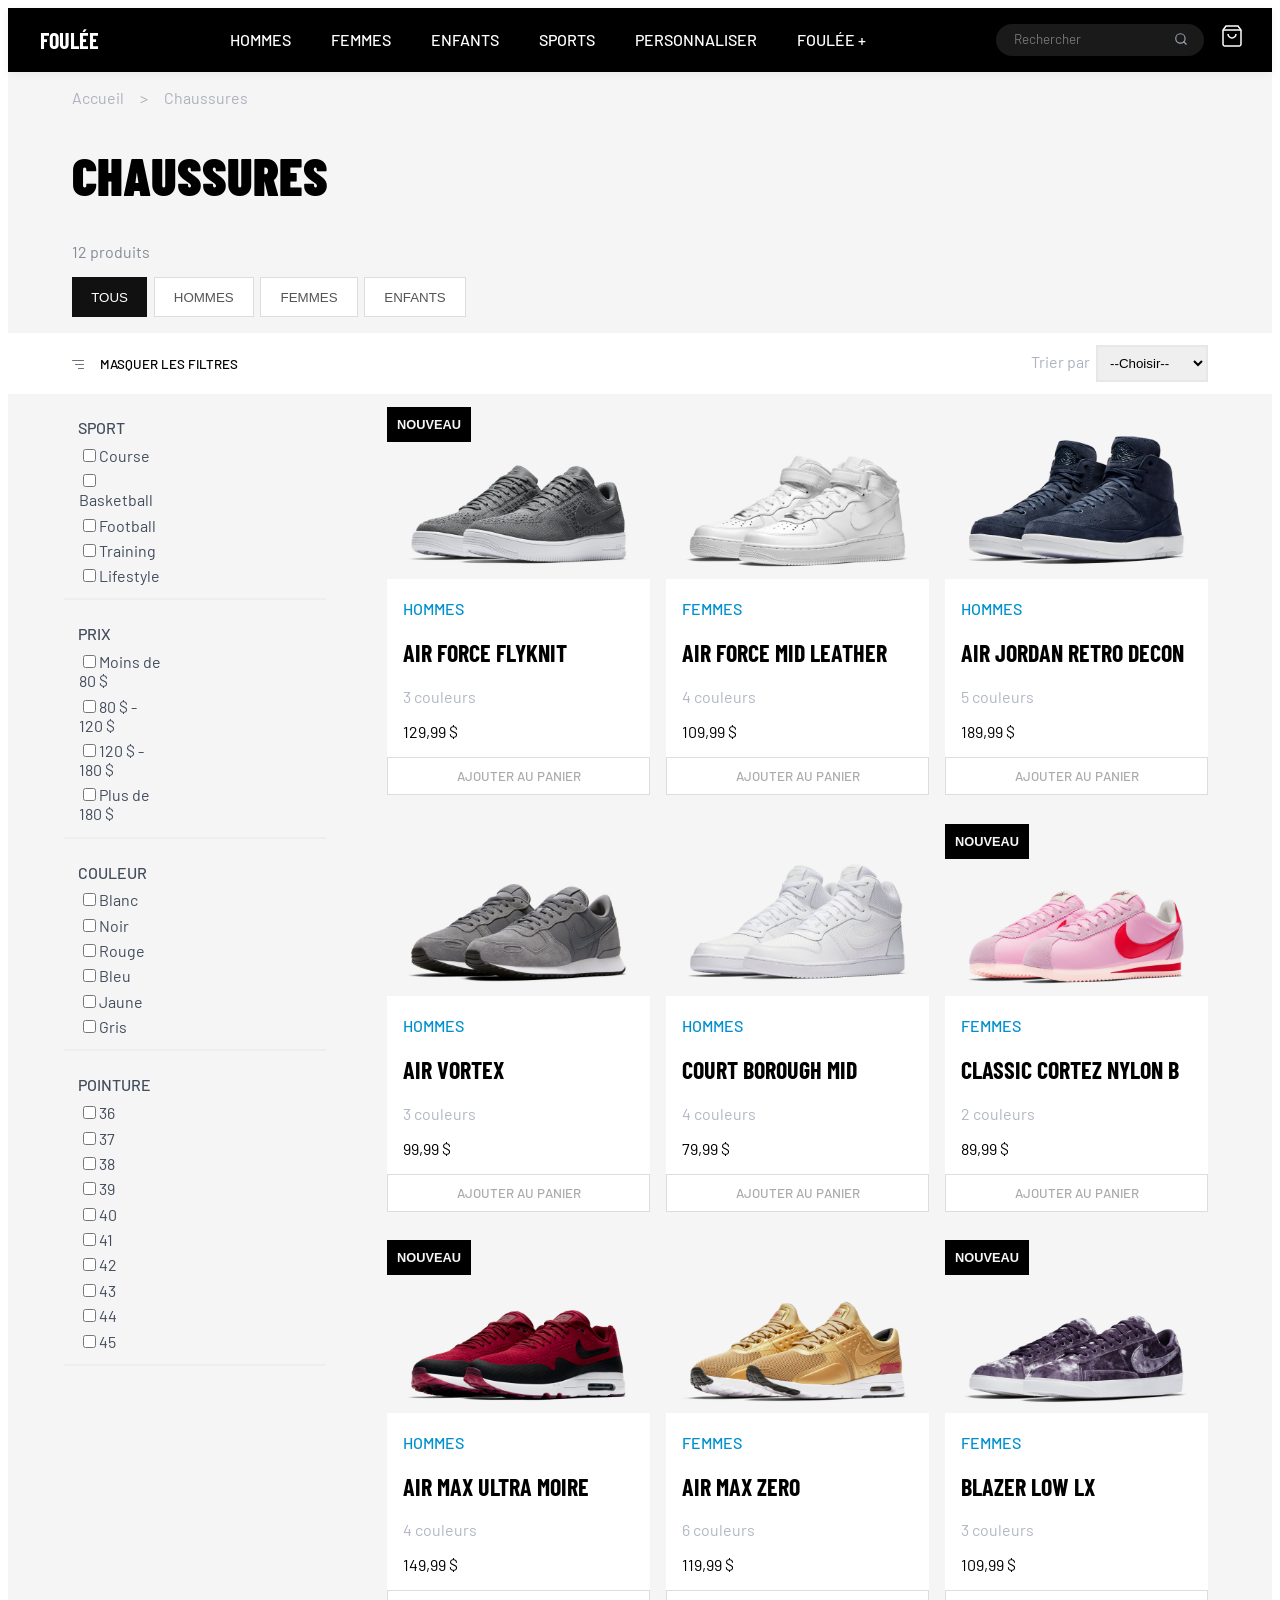
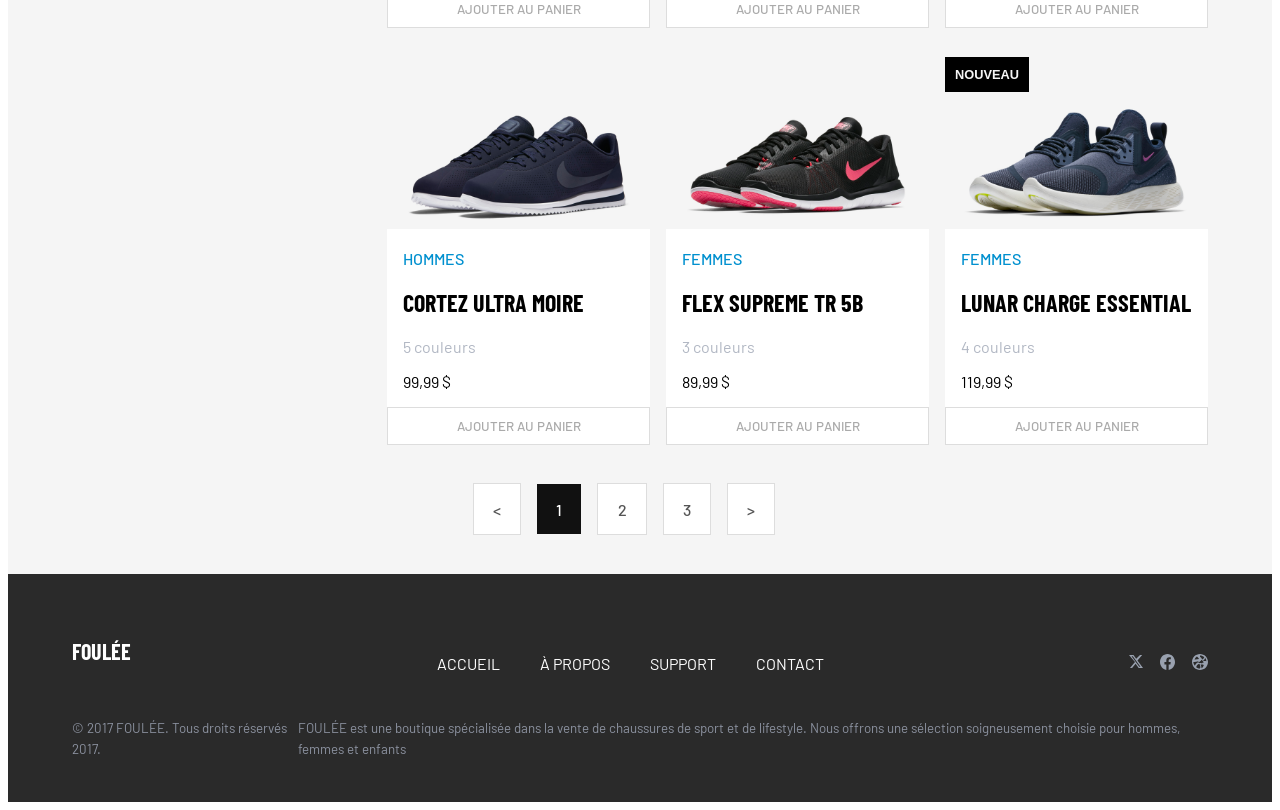
==== commit aea03733: "Ajout du indicateur: 'nouveau' sur les souliers J'ai fais une erreur : le commit precedent de cela n" ====
--- a/index.html
+++ b/index.html
@@ -118,6 +118,7 @@
           </form>
         <section class="grille-chassure" aria-label="Grille de chaussures">
           <div class="grille-chaussure__boite-chaussure">
+            <p class="nouveau">Nouveau</p>
             <div class="coupure-image"><img class="image-boite-chaussure" src="images/Chaussures/men/AirForceFlynit_01.jpg" alt="souliers Air Force Flyknit"></div>
             <p class="boite-chaussure_genre">Hommes</p>
             <h2 class="sous-titre">Air Force Flyknit</h2>
@@ -126,6 +127,7 @@
             <button class="boite-chaussure_btn-panier">Ajouter au panier<span class="sr-only">Air Force Flyknit</span></button>
           </div>
           <div class="grille-chaussure__boite-chaussure">
+            <p class="nouveau-cache">Nouveau</p>
             <img class="image-boite-chaussure" src="images/Chaussures/women/AirForceMidLeather_01.jpg" alt="souliers Air Force Mid Leather">
             <p class="boite-chaussure_genre">Femmes</p>
             <h2 class="sous-titre">Air Force Mid Leather</h2>
@@ -134,6 +136,7 @@
             <button class="boite-chaussure_btn-panier">Ajouter au panier<span class="sr-only">Air Force Mid Leather</span></button>
           </div>
           <div class="grille-chaussure__boite-chaussure">
+            <p class="nouveau-cache">Nouveau</p>
             <img class="image-boite-chaussure" src="images/Chaussures/men/AirJordanRetroDecon_01.jpg" alt="souliers Air Jordan Retro Decon">
             <p class="boite-chaussure_genre">Hommes</p>
             <h2 class="sous-titre">Air Jordan Retro Decon</h2>
@@ -142,6 +145,7 @@
             <button class="boite-chaussure_btn-panier">Ajouter au panier<span class="sr-only">Air Jordan Retro Decon</span></button>
           </div>
           <div class="grille-chaussure__boite-chaussure">
+            <p class="nouveau-cache">Nouveau</p>
             <img class="image-boite-chaussure" src="images/Chaussures/men/AirVortex01.jpg" alt="souliers Air Vortex">
             <p class="boite-chaussure_genre">Hommes</p>
             <h2 class="sous-titre">Air Vortex</h2>
@@ -150,6 +154,7 @@
             <button class="boite-chaussure_btn-panier">Ajouter au panier<span class="sr-only">Air Vortex</span></button>
           </div>
           <div class="grille-chaussure__boite-chaussure">
+            <p class="nouveau-cache">Nouveau</p>
             <img class="image-boite-chaussure" src="images/Chaussures/men/CourtBoroughMid_01.jpg" alt="souliers Court Borough Mid">
             <p class="boite-chaussure_genre">Hommes</p>
             <h2 class="sous-titre">Court Borough Mid</h2>
@@ -158,6 +163,7 @@
             <button class="boite-chaussure_btn-panier">Ajouter au panier<span class="sr-only">Court Bourough Mid</span></button>
           </div>
           <div class="grille-chaussure__boite-chaussure">
+            <p class="nouveau">Nouveau</p>
             <img class="image-boite-chaussure" src="images/Chaussures/women/ClassicCortezNylonB_01.jpg" alt="souliers Classic Cortez Nylon B">
             <p class="boite-chaussure_genre">Femmes</p>
             <h2 class="sous-titre">Classic Cortez Nylon B</h2>
@@ -166,6 +172,7 @@
             <button class="boite-chaussure_btn-panier">Ajouter au panier<span class="sr-only">Classic Cortez Nylon B</span></button>
           </div>
           <div class="grille-chaussure__boite-chaussure">
+            <p class="nouveau">Nouveau</p>
             <img class="image-boite-chaussure" src="images/Chaussures/men/AirMaxUltraMoire_01.jpg" alt="souliers Air Max Ultra Moire">
             <p class="boite-chaussure_genre">Hommes</p>
             <h2 class="sous-titre">Air Max Ultra Moire</h2>
@@ -174,6 +181,7 @@
             <button class="boite-chaussure_btn-panier">Ajouter au panier<span class="sr-only">Air Max Ultra Moire</span></button>
           </div>
           <div class="grille-chaussure__boite-chaussure">
+            <p class="nouveau-cache">Nouveau</p>
             <img class="image-boite-chaussure" src="images/Chaussures/women/AirMaxZero_01.jpg" alt="souliers Air Max Zero">
             <p class="boite-chaussure_genre">Femmes</p>
             <h2 class="sous-titre">Air Max Zero</h2>
@@ -182,6 +190,7 @@
             <button class="boite-chaussure_btn-panier">Ajouter au panier<span class="sr-only">Air Max Zero</span></button>
           </div>
           <div class="grille-chaussure__boite-chaussure">
+            <p class="nouveau">Nouveau</p>
             <img class="image-boite-chaussure" src="images/Chaussures/women/BlazerLowLX_01.jpg" alt="souliers Blazer Low Lx">
             <p class="boite-chaussure_genre">Femmes</p>
             <h2 class="sous-titre">Blazer Low Lx</h2>
@@ -190,6 +199,7 @@
             <button class="boite-chaussure_btn-panier">Ajouter au panier<span class="sr-only">Blazer Low Lx</span></button>
           </div>
           <div class="grille-chaussure__boite-chaussure">
+            <p class="nouveau-cache">Nouveau</p>
             <img class="image-boite-chaussure" src="images/Chaussures/men/CortezUltraMoire_01.jpg" alt="souliers Cortez Ultra Moire">
             <p class="boite-chaussure_genre">Hommes</p>
             <h2 class="sous-titre">Cortez Ultra Moire</h2>
@@ -198,6 +208,7 @@
             <button class="boite-chaussure_btn-panier">Ajouter au panier<span class="sr-only">Cortez Ultra Moire</span></button>
           </div>
           <div class="grille-chaussure__boite-chaussure">
+            <p class="nouveau-cache">Nouveau</p>
             <img class="image-boite-chaussure" src="images/Chaussures/women/FlexSupremeTR5b_01.jpg" alt="souliers Flex Supreme Tr 5b">
             <p class="boite-chaussure_genre">Femmes</p>
             <h2 class="sous-titre">Flex Supreme Tr 5b</h2>
@@ -206,6 +217,7 @@
             <button class="boite-chaussure_btn-panier">Ajouter au panier<span class="sr-only">Flex Supreme Tr 5b</span></button>
           </div>
           <div class="grille-chaussure__boite-chaussure">
+            <p class="nouveau">Nouveau</p>
             <img class="image-boite-chaussure" src="images/Chaussures/women/LunarChargeEssential_01.jpg" alt="souliers Lunar Charge Essential">
             <p class="boite-chaussure_genre">Femmes</p>
             <h2 class="sous-titre">Lunar Charge Essential</h2>
--- a/css/settings/variables.css
+++ b/css/settings/variables.css
@@ -47,7 +47,6 @@
 /*header*/
 --typo-nav: "Barlow", sans-serif;
 --typo-titre: "Barlow Condensed", sans-serif;
---typo-lien-menu: barlow-condensed-bold-22px;
 --typo-barre-recherche: "Barlow", sans-serif;
 --typo-fil-ariane: "Barlow", sans-serif;
 --typo-btn-categorie: "Barlow", sans-serif;
@@ -59,7 +58,7 @@
 --typo-texte: "Barlow", sans-serif;
 --typo-legende: "Barlow", sans-serif;
 --typo-label: "Barlow", sans-serif;
---typo-nouveaute: Barlow-semibold-10px;
+--typo-nouveaute: "Barlow", sans-serif;
 --typo-sexe: "Barlow", sans-serif;
 --typo-sous-titre: "Barlow Condensed", sans-serif;
 --typo-couleurs: "Barlow", sans-serif;
--- a/style.css
+++ b/style.css
@@ -406,6 +406,38 @@
 }
 
 /*--------------------------------*/
+
+.nouveau {
+  background-color: var(--couleur-tertiaire);
+  color: var(--couleur-primaire);
+  z-index: 99;
+  top: 1;
+  position: absolute;
+  margin-bottom: -35px;
+  width: fit-content;
+  padding: 10px;
+  text-transform: uppercase;
+  font-family: var(--typo-nouveaute);
+  font-weight: 600;
+  font-size: 0.8rem;
+}
+
+.nouveau-cache {
+    background-color: var(--couleur-tertiaire);
+  color: var(--couleur-primaire);
+  z-index: 99;
+  top: 1;
+  position: absolute;
+  margin-bottom: -35px;
+  width: fit-content;
+  padding: 10px;
+  text-transform: uppercase;
+  font-family: var(--typo-nouveaute);
+  font-weight: 600;
+  font-size: 0.8rem;
+  opacity: 0%;
+}
+
 .boite-chaussure_btn-panier {
   text-transform: uppercase;
   font-family: var(--typo-btn-masquer-filtres);
